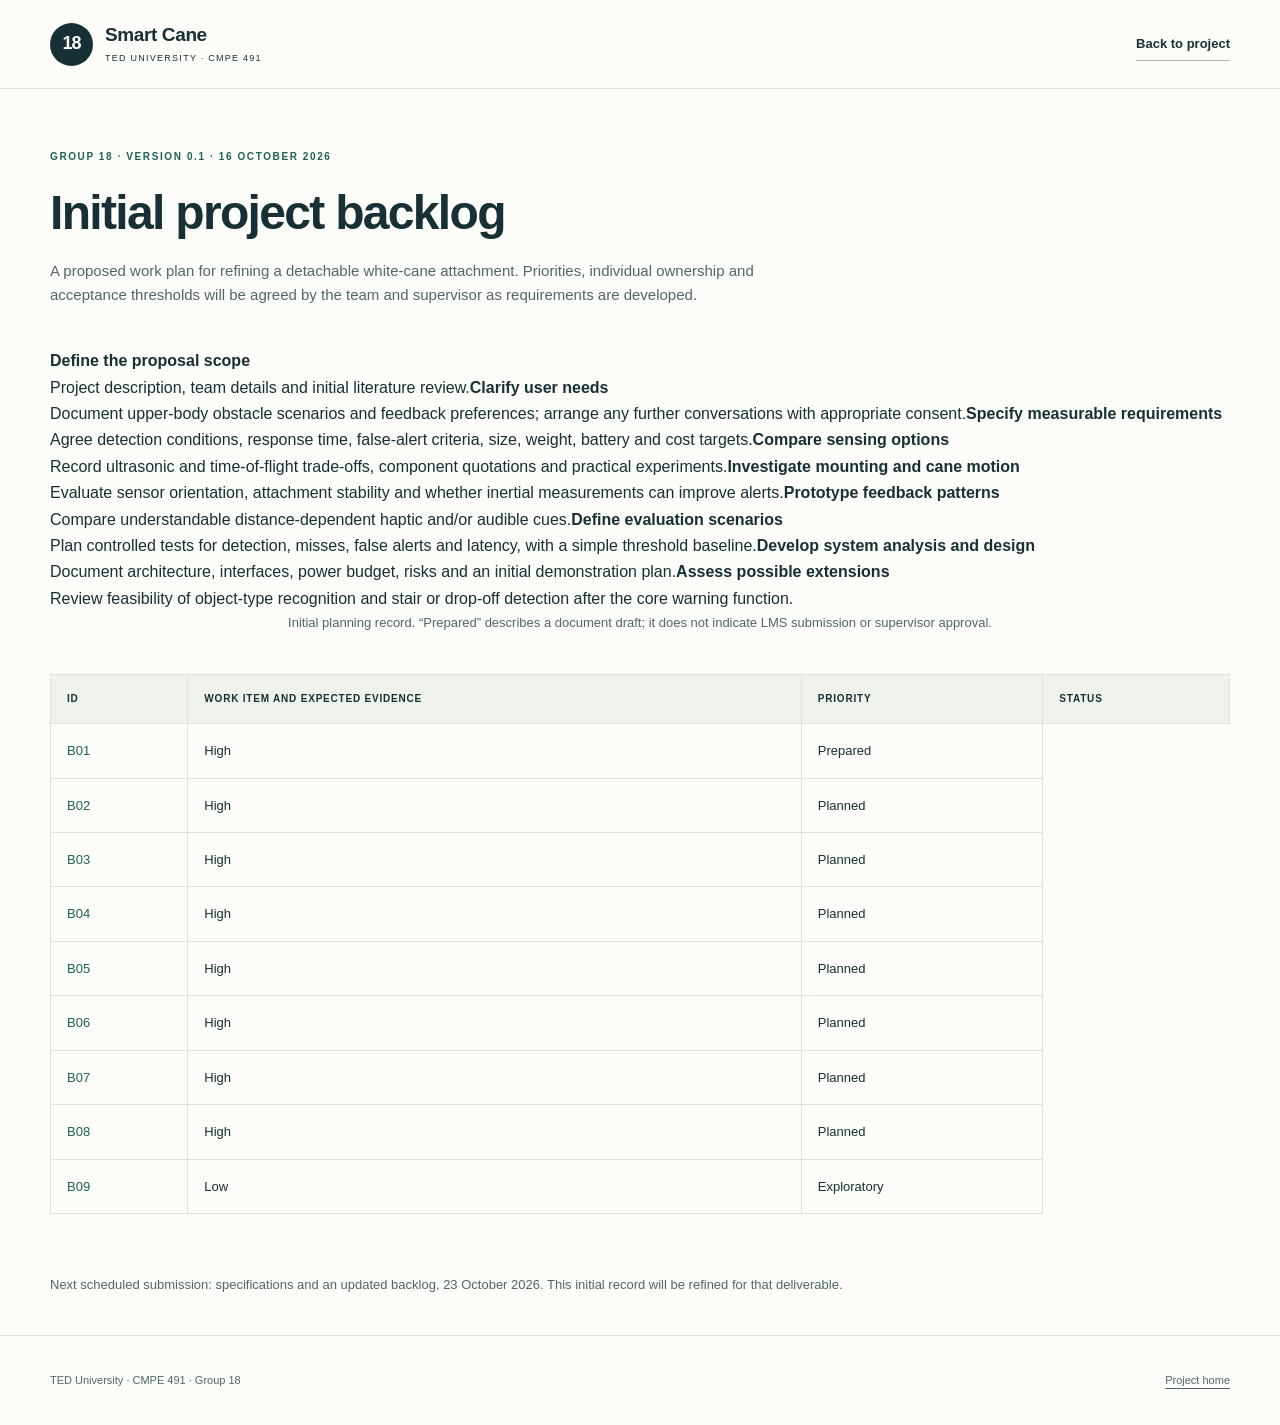
==== docs/backlog.html @ a45b91ce "Publish CMPE 491 Group 18 proposal and project website" ====
<!doctype html>
<html lang="en"><head><meta charset="utf-8"><meta name="viewport" content="width=device-width,initial-scale=1"><title>Initial backlog | Smart Cane Attachment</title><link rel="icon" href="assets/favicon.svg" type="image/svg+xml"><link rel="stylesheet" href="styles.css"></head>
<body><a class="skip" href="#main">Skip to main content</a><header class="header"><div class="nav-wrap"><a class="brand" href="index.html"><span class="brand-mark" aria-hidden="true">18</span><span>Smart Cane<span class="brand-small">TED UNIVERSITY · CMPE 491</span></span></a><a class="text-link" href="index.html#documents">Back to project</a></div></header>
<main id="main" class="wrap"><div class="page-header"><p class="eyebrow">GROUP 18 · VERSION 0.1 · 16 OCTOBER 2026</p><h1>Initial project backlog</h1><p class="backlog-intro">A proposed work plan for refining a detachable white-cane attachment. Priorities, individual ownership and acceptance thresholds will be agreed by the team and supervisor as requirements are developed.</p></div>
<div class="table-wrap"><table class="backlog-table"><caption class="backlog-note">Initial planning record. “Prepared” describes a document draft; it does not indicate LMS submission or supervisor approval.</caption><thead><tr><th scope="col">ID</th><th scope="col">Work item and expected evidence</th><th scope="col">Priority</th><th scope="col">Status</th></tr></thead><tbody>
<tr><td>B01</td><strong>Define the proposal scope</strong><br>Project description, team details and initial literature review.</td><td>High</td><td>Prepared</td></tr>
<tr><td>B02</td><strong>Clarify user needs</strong><br>Document upper-body obstacle scenarios and feedback preferences; arrange any further conversations with appropriate consent.</td><td>High</td><td>Planned</td></tr>
<tr><td>B03</td><strong>Specify measurable requirements</strong><br>Agree detection conditions, response time, false-alert criteria, size, weight, battery and cost targets.</td><td>High</td><td>Planned</td></tr>
<tr><td>B04</td><strong>Compare sensing options</strong><br>Record ultrasonic and time-of-flight trade-offs, component quotations and practical experiments.</td><td>High</td><td>Planned</td></tr>
<tr><td>B05</td><strong>Investigate mounting and cane motion</strong><br>Evaluate sensor orientation, attachment stability and whether inertial measurements can improve alerts.</td><td>High</td><td>Planned</td></tr>
<tr><td>B06</td><strong>Prototype feedback patterns</strong><br>Compare understandable distance-dependent haptic and/or audible cues.</td><td>High</td><td>Planned</td></tr>
<tr><td>B07</td><strong>Define evaluation scenarios</strong><br>Plan controlled tests for detection, misses, false alerts and latency, with a simple threshold baseline.</td><td>High</td><td>Planned</td></tr>
<tr><td>B08</td><strong>Develop system analysis and design</strong><br>Document architecture, interfaces, power budget, risks and an initial demonstration plan.</td><td>High</td><td>Planned</td></tr>
<tr><td>B09</td><strong>Assess possible extensions</strong><br>Review feasibility of object-type recognition and stair or drop-off detection after the core warning function.</td><td>Low</td><td>Exploratory</td></tr>
</tbody></table></div><p class="backlog-note">Next scheduled submission: specifications and an updated backlog, 23 October 2026. This initial record will be refined for that deliverable.</p></main>
<footer><div class="wrap footer-inner"><p>TED University · CMPE 491 · Group 18</p><a href="index.html">Project home</a></div></footer></body></html>
---- docs/styles.css ----
@charset "UTF-8";
:root{--ink:#182f35;--muted:#52676a;--paper:#fcfcf8;--green:#1e6255;--line:#dce3dc;--soft:#eef2eb;--orange:#a44b2f;--max:1180px}
*{box-sizing:border-box}html{scroll-behavior:smooth;scroll-padding-top:100px}body{margin:0;background:var(--paper);color:var(--ink);font-family:Arial,Helvetica,sans-serif;font-size:16px;line-height:1.65}a{color:inherit}button{font:inherit}a,button{-webkit-tap-highlight-color:transparent}a:focus-visible,button:focus-visible{outline:3px solid #a44b2f;outline-offset:5px}img{max-width:100%;height:auto}h1,h2,h3,p,figure{margin:0}h1,h2,h3{line-height:1.14;letter-spacing:-.035em}h2{font-size:clamp(32px,3.2vw,43px);font-weight:600}h3{font-size:20px;font-weight:600;letter-spacing:-.02em}p+p{margin-top:18px}.wrap{max-width:var(--max);margin:auto;width:calc(100% - 96px)}.skip{position:fixed;z-index:30;left:16px;top:-90px;padding:12px 20px;background:var(--ink);color:white}.skip:focus{top:12px}.header{position:sticky;top:0;z-index:10;background:rgba(252,252,248,.97);border-bottom:1px solid var(--line)}.nav-wrap{max-width:var(--max);width:calc(100% - 96px);margin:auto;display:flex;align-items:center;justify-content:space-between;height:88px}.brand{display:flex;align-items:center;gap:12px;text-decoration:none;font-size:19px;font-weight:700;line-height:1.3;letter-spacing:-.02em}.brand-mark{height:43px;width:43px;display:grid;place-items:center;background:var(--ink);color:var(--paper);border-radius:50%;font-size:18px;letter-spacing:-.06em}.brand-small{display:block;font-size:9px;letter-spacing:.14em;font-weight:500;margin-top:5px}nav{display:flex;gap:29px}nav a{text-decoration:none;font-size:14px;color:var(--muted);padding:8px 0}nav a:hover{color:var(--green);text-decoration:underline;text-underline-offset:7px}.menu-toggle{display:none}.hero{display:grid;grid-template-columns:1.04fr 1fr;gap:36px;align-items:center;padding-top:62px;padding-bottom:62px}.eyebrow{font-size:10px;letter-spacing:.16em;font-weight:700;line-height:1.5;color:var(--green);margin-bottom:22px}.dot{display:inline-block;width:7px;height:7px;background:var(--green);border-radius:50%;margin-right:6px}.hero h1{font-size:clamp(42px,4.4vw,62px);font-weight:600;letter-spacing:-.055em;line-height:1.055;margin-bottom:26px}.lead{font-size:21px;line-height:1.45;max-width:450px}.hero-detail{font-size:15px;color:var(--muted);max-width:425px;margin-top:17px}.actions{display:flex;align-items:center;gap:24px;margin-top:30px;flex-wrap:wrap}.button{display:inline-flex;gap:25px;align-items:center;justify-content:space-between;text-decoration:none;padding:13px 19px;border-radius:4px;font-size:13px;font-weight:600}.primary{background:var(--green);color:white}.primary:hover{background:#154a40}.text-link{font-size:13px;font-weight:600;text-decoration:none;border-bottom:1px solid #aab7ac;padding:6px 0}.text-link span{margin-left:8px}.hero-meta{display:flex;gap:38px;border-top:1px solid var(--line);margin-top:37px;padding-top:20px;font-size:9px;letter-spacing:.12em;color:var(--muted)}.hero-meta strong{display:block;font-size:12px;letter-spacing:0;margin-top:5px;color:var(--ink);font-weight:500}.hero-figure{align-self:center}.hero-figure img{display:block;width:100%}.hero-figure figcaption{font-size:10px;color:var(--muted);margin:13px 15px 0;line-height:1.5}.hero-figure figcaption span{font-size:8px;font-weight:700;letter-spacing:.12em;margin-right:10px}.split{display:grid;grid-template-columns:.8fr 1.2fr;gap:90px}.project-section{background:var(--soft);padding:75px 0}.project-body p{color:var(--muted);font-size:15px}.project-body .formal-title{color:var(--ink);font-size:20px;line-height:1.45;font-weight:600;letter-spacing:-.015em}.project-body .note{padding-left:18px;border-left:2px solid var(--green);font-size:14px;color:var(--green);margin-top:26px}.section{padding-top:82px;padding-bottom:82px}.section-top{display:flex;justify-content:space-between;align-items:flex-end;gap:50px;margin-bottom:42px}.section-top .eyebrow{margin-bottom:16px}.section-summary{font-size:14px;color:var(--muted);max-width:375px;line-height:1.65}.process{display:grid;grid-template-columns:repeat(3,1fr);border:1px solid var(--line);border-radius:6px;overflow:hidden}.process article{padding:28px}.process article+article{border-left:1px solid var(--line)}.step{display:block;font-size:13px;color:var(--orange);margin-bottom:40px}.process h3{margin-bottom:16px}.process p{font-size:14px;color:var(--muted);line-height:1.65;min-height:94px}.tag{display:inline-block;margin-top:25px;font-size:9px;letter-spacing:.07em;text-transform:uppercase;color:var(--green);padding:5px 9px;background:#eef3ed;border-radius:3px}.evaluation{display:grid;grid-template-columns:1fr 1fr;gap:60px;margin-top:32px}.evaluation h3{font-size:13px;letter-spacing:0;margin-bottom:10px}.evaluation p{font-size:13px;color:var(--muted)}.documents-section{background:#183b3c;color:#f6f8f1;padding:74px 0}.documents-section .eyebrow{color:#b9d6bb}.documents-section .section-summary{color:#c5d4ce}.document{display:flex;align-items:center;gap:23px;padding:23px 0;text-decoration:none;border-top:1px solid #486362}.document:last-of-type{border-bottom:1px solid #486362}.document:hover .doc-name strong{text-decoration:underline;text-underline-offset:5px}.file-type{border:1px solid #6d8780;font-size:9px;letter-spacing:.09em;padding:12px 9px;border-radius:3px;min-width:44px;text-align:center}.doc-name{flex:1}.doc-name strong{display:block;font-size:19px;letter-spacing:-.02em;font-weight:500}.doc-name>span{display:block;font-size:12px;color:#c5d4ce;margin-top:6px}.doc-date{font-size:10px;letter-spacing:.07em;color:#c5d4ce;white-space:nowrap}.doc-arrow{font-size:23px;margin-left:20px}.featured .file-type{background:#dce9d2;color:#183b3c;border-color:#dce9d2}.future-docs{display:flex;gap:24px;align-items:baseline;margin-top:26px;flex-wrap:wrap;font-size:11px;color:#c5d4ce}.future-docs>span{color:#f6f8f1}.future-docs p{margin:0}.future-docs strong{font-weight:400;color:#f6f8f1;margin-left:5px}.team-grid{display:grid;grid-template-columns:repeat(4,1fr);gap:23px}.team-grid article{padding-top:23px;border-top:1px solid var(--line);min-width:0}.initials{display:grid;place-items:center;width:48px;height:48px;border-radius:50%;background:#e8ede4;color:var(--green);font-size:13px;margin-bottom:22px}.team-grid h3{font-size:17px;letter-spacing:-.025em;margin-bottom:8px}.team-grid p{font-size:12px;color:var(--muted)}.team-grid a{display:block;font-size:11px;color:var(--green);margin-top:13px;overflow-wrap:anywhere;text-underline-offset:3px}.faculty{display:grid;grid-template-columns:repeat(3,1fr);gap:30px;border-top:1px solid var(--line);padding-top:28px;margin-top:46px}.faculty .eyebrow{font-size:9px;margin-bottom:10px;color:var(--muted)}.faculty a{font-size:15px;text-decoration:none}.faculty a:hover{text-decoration:underline}.faculty a span{margin-left:10px}.progress-section{background:var(--soft);padding:78px 0}.progress-section .section-summary{margin-top:24px}.small{font-size:11px;color:var(--muted);max-width:325px}.timeline{margin:0;list-style:none;padding:0 0 0 22px;border-left:1px solid #bdccc0}.timeline li{position:relative;padding:0 95px 32px 0}.timeline li:last-child{padding-bottom:0}.timeline li:before{position:absolute;content:"";left:-27px;top:3px;width:9px;height:9px;border:1px solid #728f7c;border-radius:50%;background:var(--soft)}.timeline li.current:before{background:var(--green);border-color:var(--green);box-shadow:0 0 0 4px #dce7d8}.timeline time{font-size:9px;letter-spacing:.12em;color:var(--muted)}.timeline h3{font-size:18px;margin-top:9px;margin-bottom:8px}.timeline p{font-size:13px;color:var(--muted)}.status{position:absolute;right:0;top:3px;border-radius:30px;background:#dce7d8;padding:3px 10px;font-size:9px;color:#265d45}.status.planned{background:transparent;border:1px solid #c0cfc3;color:#52676a}.reference-grid{display:grid;grid-template-columns:repeat(3,1fr);gap:25px 32px}.reference-grid a{text-decoration:none;border-top:1px solid var(--line);padding:20px 0 10px}.reference-grid a>span{font-size:9px;letter-spacing:.12em;color:var(--muted)}.reference-grid h3{font-size:16px;letter-spacing:-.02em;margin-top:12px;line-height:1.35}.reference-grid h3 span{font-weight:400;color:var(--green)}.reference-grid p{font-size:12px;color:var(--muted);margin-top:9px}.reference-grid a:hover h3{text-decoration:underline;text-underline-offset:5px}footer{border-top:1px solid var(--line);padding:35px 0}.footer-inner{display:flex;align-items:center;justify-content:space-between;gap:30px;font-size:11px;color:var(--muted)}.footer-inner strong{font-size:13px;font-weight:500;color:var(--ink)}.footer-inner p{margin:0}.footer-inner a{text-underline-offset:4px}.page-header{padding-top:60px;padding-bottom:40px}.page-header h1{font-size:48px;margin-bottom:18px}.table-wrap{overflow-x:auto;margin-bottom:60px}.backlog-table{width:100%;border-collapse:collapse;font-size:13px;min-width:630px}.backlog-table th,.backlog-table td{text-align:left;padding:16px;border:1px solid var(--line);vertical-align:top}.backlog-table th{background:var(--soft);font-size:10px;text-transform:uppercase;letter-spacing:.08em}.backlog-table td:first-child{color:var(--green);white-space:nowrap}.backlog-table td:last-child{white-space:nowrap}.backlog-intro{max-width:720px;color:var(--muted);font-size:15px}.backlog-note{margin:0 0 40px;font-size:13px;color:var(--muted)}
@media(min-width:1500px){.hero{padding-top:80px;padding-bottom:80px}}
@media(max-width:1050px){.wrap,.nav-wrap{width:calc(100% - 56px)}nav{gap:20px}.hero{gap:20px}.hero h1{font-size:44px}.actions{gap:17px}.lead{font-size:19px}.split{gap:45px}.process article{padding:23px}.team-grid{gap:16px}.team-grid h3{font-size:16px}.doc-arrow{margin-left:0}}
@media(max-width:760px){html{scroll-padding-top:88px}.wrap,.nav-wrap{width:calc(100% - 40px)}.nav-wrap{height:76px}.brand{font-size:17px}.brand-small{font-size:8px}.brand-mark{height:38px;width:38px}.menu-toggle{display:block;background:transparent;border:1px solid var(--line);border-radius:4px;padding:8px 12px;font-size:12px}.menu-toggle span{margin-left:7px}nav{display:none;position:absolute;top:76px;left:0;width:100%;padding:15px 20px 22px;background:var(--paper);border-bottom:1px solid var(--line);flex-wrap:wrap;gap:12px 25px}nav.open{display:flex}.hero{grid-template-columns:1fr;padding-top:40px;padding-bottom:38px;gap:30px}.hero h1{font-size:clamp(40px,8.5vw,60px)}.hero-figure{max-width:520px;width:100%;justify-self:center}.hero-meta{margin-top:28px}.hero .eyebrow{font-size:9px}.hero-detail{max-width:500px}.split{grid-template-columns:1fr;gap:30px}.project-section,.progress-section,.documents-section{padding:52px 0}.section{padding:55px 0}.section-top{display:block;margin-bottom:28px}.section-top .section-summary{margin-top:20px;max-width:540px}.process{grid-template-columns:1fr}.process article{padding:25px}.process article+article{border-left:0;border-top:1px solid var(--line)}.step{margin-bottom:17px}.process p{min-height:0}.tag{margin-top:16px}.evaluation{grid-template-columns:1fr;gap:23px}.document{gap:15px;padding:24px 0;flex-wrap:wrap}.doc-name strong{font-size:17px}.doc-name>span{font-size:11px}.doc-date{display:none}.doc-arrow{font-size:21px}.future-docs{gap:12px 20px}.future-docs>span{width:100%}.team-grid{grid-template-columns:1fr 1fr;gap:28px 22px}.team-grid h3{font-size:16px}.faculty{grid-template-columns:1fr;gap:23px;margin-top:32px}.faculty .eyebrow{margin-bottom:6px}.reference-grid{grid-template-columns:1fr 1fr;gap:17px 25px}.footer-inner{flex-wrap:wrap;align-items:flex-start;gap:20px}.footer-inner p:first-child{width:100%}.page-header h1{font-size:36px}.page-header{padding-top:42px}}
@media(max-width:380px){.team-grid,.reference-grid{grid-template-columns:1fr}.timeline li{padding-right:0}.status{position:static;display:inline-block;margin-top:10px}.hero-meta{gap:20px}}
@media(prefers-reduced-motion:reduce){html{scroll-behavior:auto}}
@media print{.header,.actions,.menu-toggle,.skip,footer{display:none}.wrap{width:100%}.hero,.split,.section-top{display:block}.hero-figure{max-width:350px}.hero,.section,.project-section,.progress-section,.documents-section{padding:20px 0;background:white;color:black}.documents-section .eyebrow,.documents-section .section-summary,.doc-name>span,.doc-date{color:#333}a{color:black}.process,.team-grid,.reference-grid{break-inside:avoid}.hero h1{font-size:36px}}
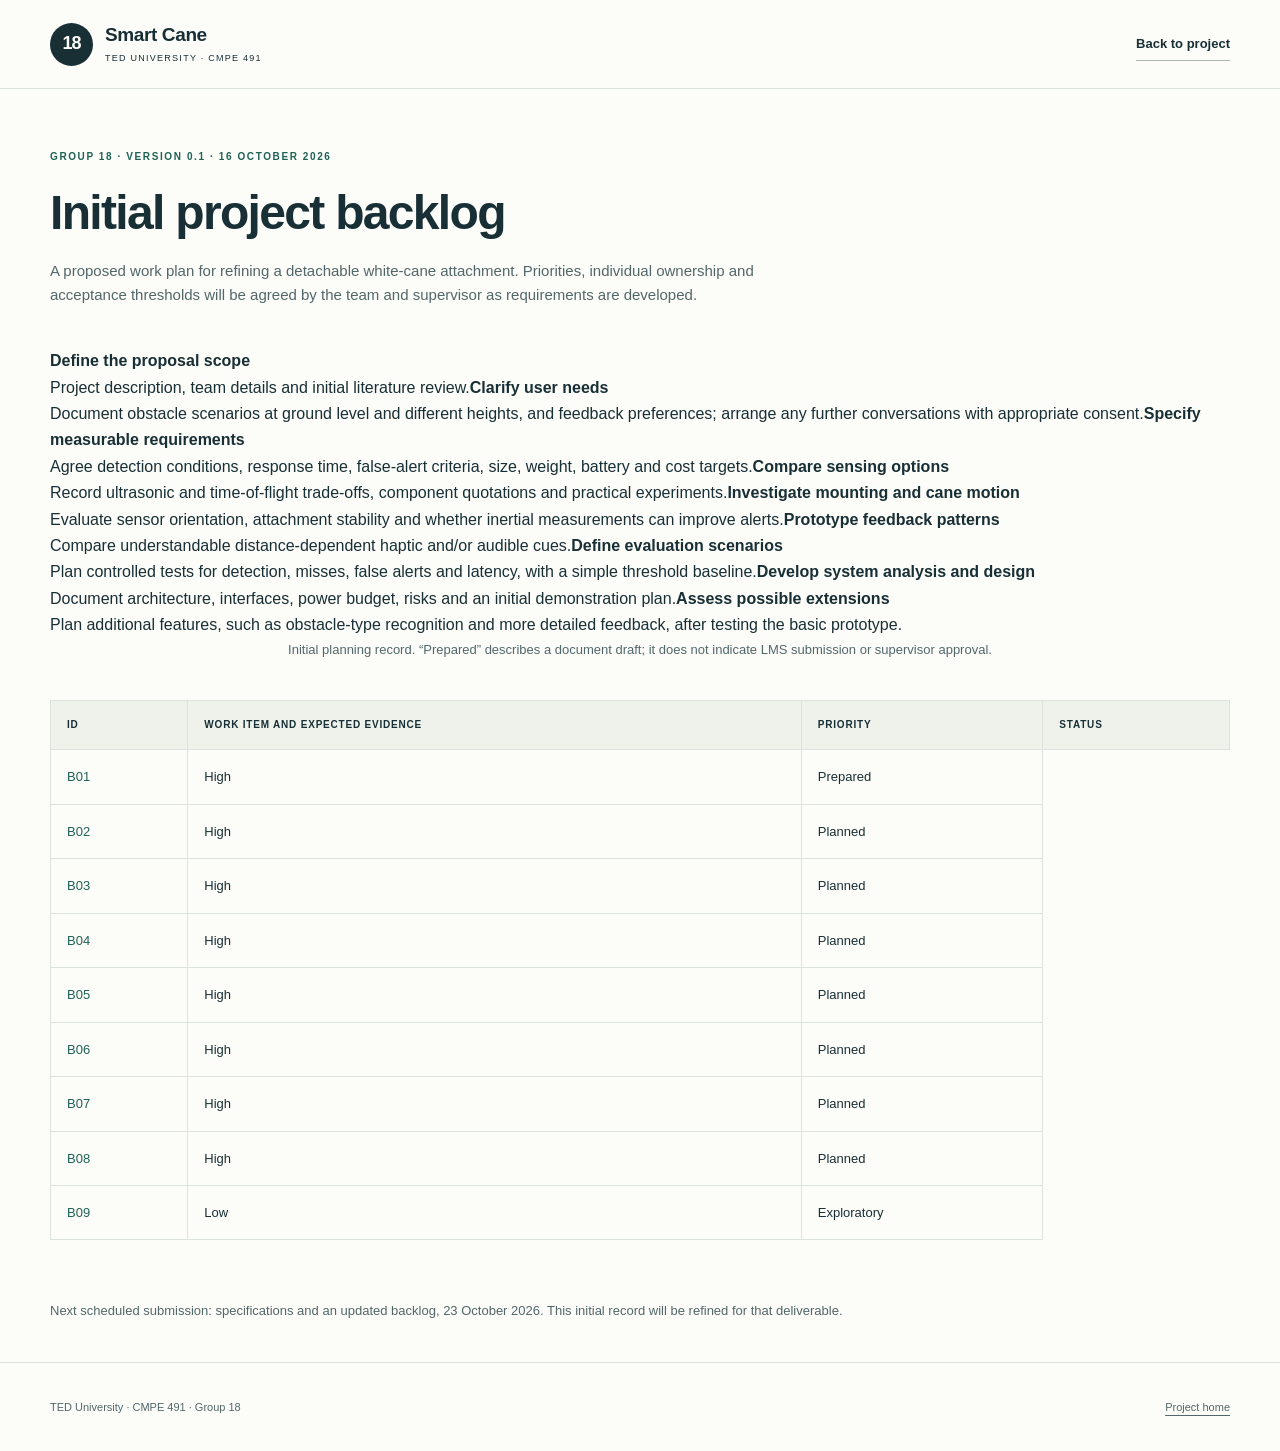
==== commit b6d8b735: "Update proposal scope and describe incremental prototype development" ====
--- a/docs/backlog.html
+++ b/docs/backlog.html
@@ -4,13 +4,13 @@
 <main id="main" class="wrap"><div class="page-header"><p class="eyebrow">GROUP 18 · VERSION 0.1 · 16 OCTOBER 2026</p><h1>Initial project backlog</h1><p class="backlog-intro">A proposed work plan for refining a detachable white-cane attachment. Priorities, individual ownership and acceptance thresholds will be agreed by the team and supervisor as requirements are developed.</p></div>
 <div class="table-wrap"><table class="backlog-table"><caption class="backlog-note">Initial planning record. “Prepared” describes a document draft; it does not indicate LMS submission or supervisor approval.</caption><thead><tr><th scope="col">ID</th><th scope="col">Work item and expected evidence</th><th scope="col">Priority</th><th scope="col">Status</th></tr></thead><tbody>
 <tr><td>B01</td><strong>Define the proposal scope</strong><br>Project description, team details and initial literature review.</td><td>High</td><td>Prepared</td></tr>
-<tr><td>B02</td><strong>Clarify user needs</strong><br>Document upper-body obstacle scenarios and feedback preferences; arrange any further conversations with appropriate consent.</td><td>High</td><td>Planned</td></tr>
+<tr><td>B02</td><strong>Clarify user needs</strong><br>Document obstacle scenarios at ground level and different heights, and feedback preferences; arrange any further conversations with appropriate consent.</td><td>High</td><td>Planned</td></tr>
 <tr><td>B03</td><strong>Specify measurable requirements</strong><br>Agree detection conditions, response time, false-alert criteria, size, weight, battery and cost targets.</td><td>High</td><td>Planned</td></tr>
 <tr><td>B04</td><strong>Compare sensing options</strong><br>Record ultrasonic and time-of-flight trade-offs, component quotations and practical experiments.</td><td>High</td><td>Planned</td></tr>
 <tr><td>B05</td><strong>Investigate mounting and cane motion</strong><br>Evaluate sensor orientation, attachment stability and whether inertial measurements can improve alerts.</td><td>High</td><td>Planned</td></tr>
 <tr><td>B06</td><strong>Prototype feedback patterns</strong><br>Compare understandable distance-dependent haptic and/or audible cues.</td><td>High</td><td>Planned</td></tr>
 <tr><td>B07</td><strong>Define evaluation scenarios</strong><br>Plan controlled tests for detection, misses, false alerts and latency, with a simple threshold baseline.</td><td>High</td><td>Planned</td></tr>
 <tr><td>B08</td><strong>Develop system analysis and design</strong><br>Document architecture, interfaces, power budget, risks and an initial demonstration plan.</td><td>High</td><td>Planned</td></tr>
-<tr><td>B09</td><strong>Assess possible extensions</strong><br>Review feasibility of object-type recognition and stair or drop-off detection after the core warning function.</td><td>Low</td><td>Exploratory</td></tr>
+<tr><td>B09</td><strong>Assess possible extensions</strong><br>Plan additional features, such as obstacle-type recognition and more detailed feedback, after testing the basic prototype.</td><td>Low</td><td>Exploratory</td></tr>
 </tbody></table></div><p class="backlog-note">Next scheduled submission: specifications and an updated backlog, 23 October 2026. This initial record will be refined for that deliverable.</p></main>
 <footer><div class="wrap footer-inner"><p>TED University · CMPE 491 · Group 18</p><a href="index.html">Project home</a></div></footer></body></html>
